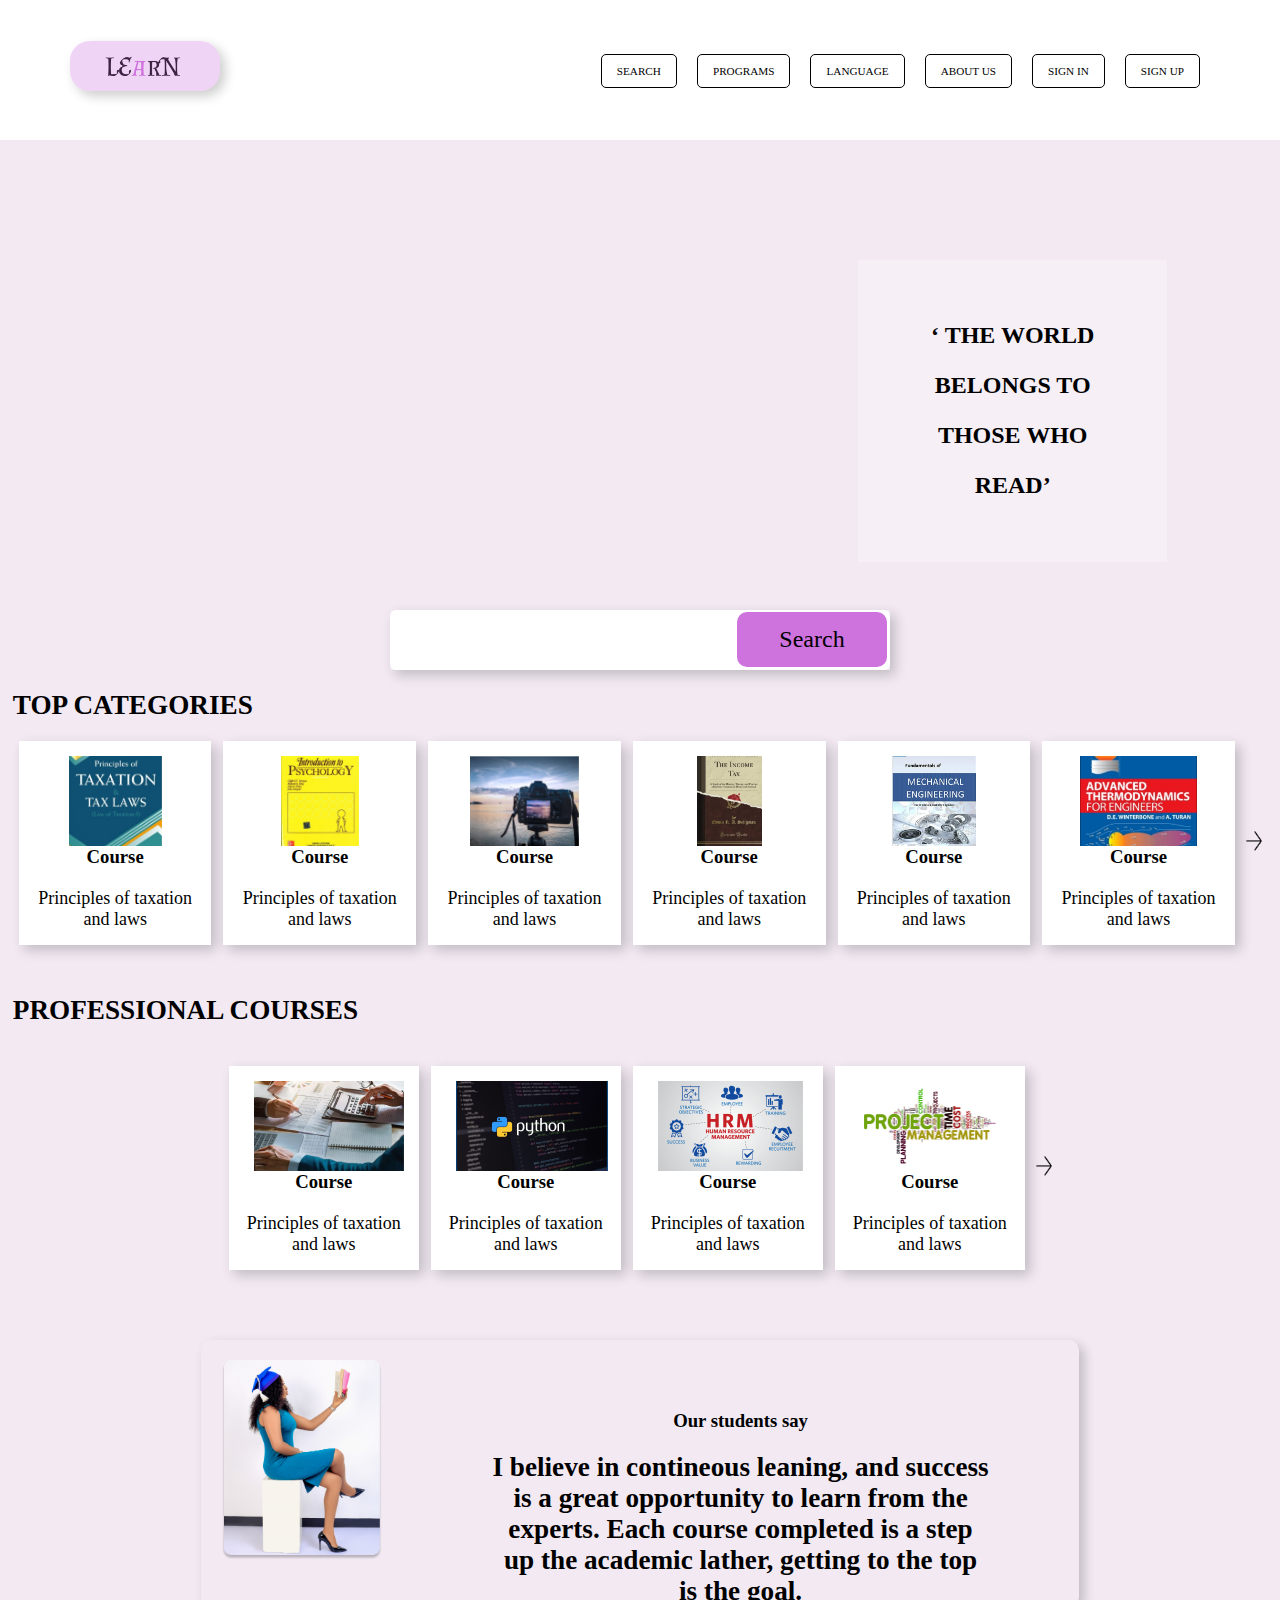
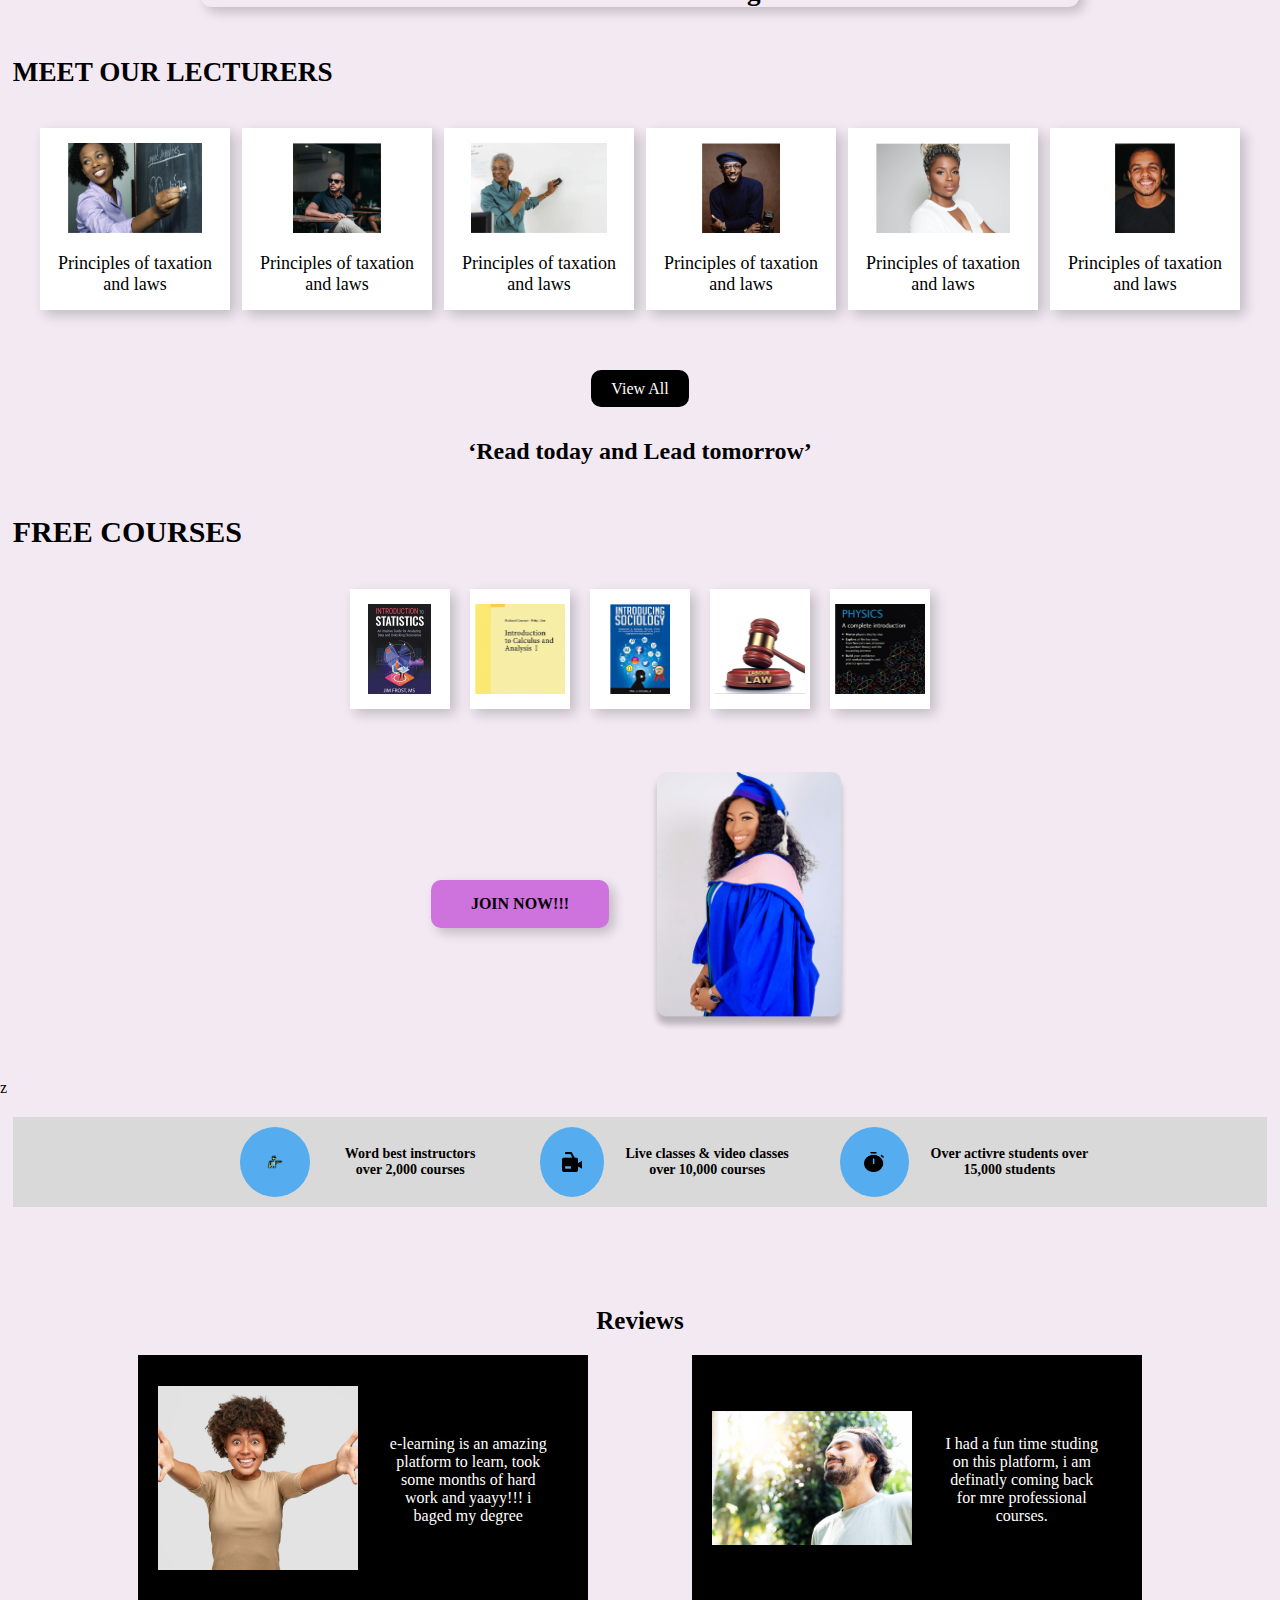
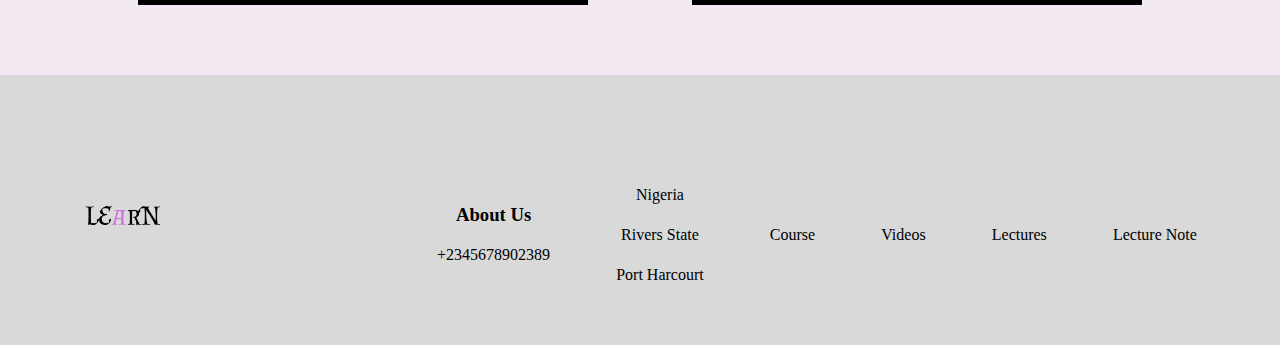
==== index.html @ 5c77691e "second Commit" ====
<!DOCTYPE html>
<html lang="en">

<head>
    <meta charset="UTF-8">
    <meta name="viewport" content="width=device-width, initial-scale=1.0">
    <title>LEARN</title>
    <link rel="stylesheet" href="assets/css/main.css">
</head>

<body>
    <div class="menuslider" id="menuslider">
        <img src="assets/images/x-symbol-svgrepo-com.svg" alt="" class="x" id="x">
        <ul>
            <li><a href="#">SEARCH</a></li>
            <li><a href="/assets/pages/welcome.html">PROGRAMS</a></li>
            <li><a href="assets/pages/langauge.html">LANGUAGE</a></li>
            <li><a href="#">ABOUT US</a></li>
            <li><a href="assets/forms/sign in.html">SIGN IN</a></li>
            <li><a href="assets/forms/sign up.html">SIGN UP</a></li>
        </ul>
    </div>
    <nav>
        <div class="logo">
            <a href="index.html"> <img src="assets/images/LEarN.png" alt=""></a>

            <div class="rectangle"></div>


        </div>
        <div class="buttons" id="button">
            <ul>
                <li><a href="#">SEARCH</a></li>
                <li><a href="/assets/pages/welcome.html">PROGRAMS</a></li>
                <li><a href="assets/pages/langauge.html">LANGUAGE</a></li>
                <li><a href="#">ABOUT US</a></li>
                <li><a href="assets/forms/sign in.html">SIGN IN</a></li>
                <li><a href="assets/forms/sign up.html">SIGN UP</a></li>
            </ul>
        </div>
        <div class="menu" id="menu">
            <img src="assets/images/burger-menu-svgrepo-com.svg" alt="">
        </div>


    </nav>

    <!-- ==================
        HERO SECTION
        ===================== -->
    <section>
        <div class="hero">
            <div class="box">
                <h2>‘ THE WORLD <br> BELONGS TO <br>THOSE WHO<br> READ’</h2>
            </div>
            <!-- <img src="assets/images/landing image.png" alt=""> -->
        </div>
    </section>


    <!-- ==================
       PROGRAM SECTION
        ===================== -->
    <section>
        <div class="program">
            <div class="search-bar">
                <input type="text">
                <a href="#">Search</a>

            </div>
            <div class="top-categories">
                <p>TOP CATEGORIES</p>
                <div class="container">
                    <div class="card">
                        <div class="image">
                            <img src="assets/images/image 1.png" alt="">
                        </div>
                        <h3>Course</h3>
                        <p>Principles of taxation and laws</p>
                    </div>
                    <div class="card">
                        <div class="image">
                            <img src="assets/images/image 26.png" alt="">
                        </div>
                        <h3>Course</h3>
                        <p>Principles of taxation and laws</p>
                    </div>
                    <div class="card">
                        <div class="image">
                            <img src="assets/images/image 3.png" alt="">
                        </div>
                        <h3>Course</h3>
                        <p>Principles of taxation and laws</p>
                    </div>
                    <div class="card">
                        <div class="image">
                            <img src="assets/images/image 27.png" alt="">
                        </div>
                        <h3>Course</h3>
                        <p>Principles of taxation and laws</p>
                    </div>
                    <div class="card">
                        <div class="image">
                            <img src="assets/images/image 5.png" alt="">
                        </div>
                        <h3>Course</h3>
                        <p>Principles of taxation and laws</p>
                    </div>
                    <div class="card">
                        <div class="image">
                            <img src="assets/images/image 6.png" alt="">
                        </div>
                        <h3>Course</h3>
                        <p>Principles of taxation and laws</p>
                    </div>
                    <div class="arrow-right">
                        <img src="assets/images/Frame 31.png" alt="">
                    </div>
                </div>
            </div>
            <div class="professional-courses">
                <P>PROFESSIONAL COURSES</P>
                <div class="container">
                    <div class="card">
                        <div class="image">
                            <img src="assets/images/image 11.png" alt="">
                        </div>
                        <h3>Course</h3>
                        <p>Principles of taxation and laws</p>
                    </div>
                    <div class="card">
                        <div class="image">
                            <img src="assets/images/image 8.png" alt="">
                        </div>
                        <h3>Course</h3>
                        <p>Principles of taxation and laws</p>
                    </div>
                    <div class="card">
                        <div class="image">
                            <img src="assets/images/image 10.png" alt="">
                        </div>
                        <h3>Course</h3>
                        <p>Principles of taxation and laws</p>
                    </div>
                    <div class="card">
                        <div class="image">
                            <img src="assets/images/image 10 (1).png" alt="">
                        </div>
                        <h3>Course</h3>
                        <p>Principles of taxation and laws</p>
                    </div>
                    <div class="arrow-right">
                        <img src="assets/images/Frame 31.png" alt="">
                    </div>
                </div>
            </div>
            <div class="testimoial">
                <div class="left">
                    <img src="assets/images/image 19.png" alt="">
                </div>
                <div class="right">
                    <h3>Our students say</h3>
                    <p>I believe in contineous leaning, and success is a great opportunity to learn from the experts. Each course completed is a step up the academic lather, getting to the top is the goal.</p>
                </div>
            </div>
            <div class="lecturers">
                <p>MEET OUR LECTURERS</p>
                <div class="container">
                    <div class="card">
                        <div class="image">
                            <img src="assets/images/image 13.png" alt="">
                        </div>
                        <p>Principles of taxation and laws</p>
                    </div>
                    <div class="card">
                        <div class="image">
                            <img src="assets/images/unsplash_3Gke1Nhw_XI.png" alt="">
                        </div>
                        <p>Principles of taxation and laws</p>
                    </div>
                    <div class="card">
                        <div class="image">
                            <img src="assets/images/image 12.png" alt="">
                        </div>
                        <p>Principles of taxation and laws</p>
                    </div>
                    <div class="card">
                        <div class="image">
                            <img src="assets/images/unsplash_4Yv84VgQkRM.png" alt="">
                        </div>
                        <p>Principles of taxation and laws</p>
                    </div>
                    <div class="card">
                        <div class="image">
                            <img src="assets/images/unsplash_d9YXhgFAmIQ.png" alt="">
                        </div>
                        <p>Principles of taxation and laws</p>
                    </div>
                    <div class="card">
                        <div class="image">
                            <img src="assets/images/unsplash_0pOlBhSsF80.png" alt="">
                        </div>
                        <p>Principles of taxation and laws</p>
                    </div>
                </div>
                <div class="btn">
                    <a href="#">View All</a>
                    <h2>‘Read today and Lead tomorrow’</h2>
                </div>

            </div>
            <div class="free-courses">
                <P>FREE COURSES</P>
                <div class="container">
                    <div class="card">
                        <div class="image">
                            <img src="assets/images/image 15.png" alt="">
                        </div>
                    </div>
                    <div class="card">
                        <div class="image">
                            <img src="assets/images/image 14.png" alt="">
                        </div>
                    </div>
                    <div class="card">
                        <div class="image">
                            <img src="assets/images/image 16.png" alt="">
                        </div>
                    </div>
                    <div class="card">
                        <div class="image">
                            <img src="assets/images/image 17.png" alt="">
                        </div>
                    </div>
                    <div class="card">
                        <div class="image">
                            <img src="assets/images/image 18.png" alt="">
                        </div>
                    </div>
                </div>

            </div>
            <div class="cta">
                <a href="#">JOIN NOW!!!</a>
                <div class="image">
                    <img src="assets/images/image 20.png" alt="">
                </div>
            </div>
        </div>
        </div>
    </section>z

    <!-- ==================
      ICONS
        ===================== -->
    <section>
        <div class="icons">
            <div class="box">
                <div class="image">
                    <img src="assets/images/openmoji_authority-instruction.png" alt="">
                </div>
                <p>Word best instructors over 2,000 courses</p>
            </div>
            <div class="box">
                <div class="image">
                    <img src="assets/images/Vector.png" alt="">
                </div>
                <p>Live classes & video classes over 10,000 courses</p>
            </div>
            <div class="box">
                <div class="image">
                    <img src="assets/images/Vector (1).png" alt="">
                </div>
                <p>Over activre students over 15,000 students</p>
            </div>
        </div>
    </section>

    <!-- ==================
      REVIEWS
        ===================== -->
    <section>
        <div class="reviews">
            <p>Reviews</p>
            <div class="container">
                <div class="box">
                    <div class="left">
                        <img src="assets/images/image 21.png" alt="">
                    </div>
                    <div class="right">
                        <P>e-learning is an amazing platform to learn, took some months of hard work and yaayy!!! i baged my degree</P>
                    </div>
                </div>
                <div class="box">
                    <div class="left">
                        <img src="assets/images/image 22.png" alt="">
                    </div>
                    <div class="right">
                        <P>I had a fun time studing on this platform, i am definatly coming back for mre professional courses.</P>
                    </div>
                </div>
            </div>

        </div>
    </section>

</body>
<div id="preloader"></div>
<footer>
    <div class="logo">
        <img src="assets/images/LEarN.png" alt="">
    </div>
    <div class="right">
        <div class="box">
            <h3>About Us</h3>
            <p>+2345678902389</p>
        </div>
        <div class="box">
            <p>Nigeria</p>
            <p>Rivers State</p>
            <p>Port Harcourt</p>
        </div>
        <div class="box">
            <a href="#">Course</a>

        </div>
        <div class="box">
            <a href="#">Videos</a>

        </div>
        <div class="box">
            <a href="#">Lectures</a>

        </div>
        <div class="box">
            <a href="#">Lecture Note</a>

        </div>
    </div>
</footer>

<script src="assets/js/script.js"></script>

</html>
---- assets/css/main.css ----
* {
    margin: 0;
    padding: 0;
    box-sizing: border-box;
    scroll-behavior: smooth;
}

body {
    background-color: #F2E9F3;
}

li {
    list-style: none;
}

a {
    text-decoration: none;
}

section {
    width: 90%;
    margin: 20px auto;
}

@media only screen and (min-width:420px) {
    section {
        width: 98%;
    }
}


/* ========================
NAV SECTION
====================== */

nav {
    display: flex;
    justify-content: space-between;
    align-items: center;
    height: 80px;
    width: 100%;
    background-color: #ffffff;
    padding: 70px;
}

.logo {
    position: relative;
    cursor: pointer;
}

.logo a {
    border: none;
}

.logo .rectangle {
    height: 50px;
    width: 150px;
    background-color: rgb(206, 114, 221, .3);
    border-radius: 20px;
    display: flex;
    justify-content: center;
    align-items: center;
    box-shadow: 5px 5px 12px rgba(2, 2, 5, 0.2);
    position: absolute;
    top: -20px;
}

.logo img {
    height: 20px;
    position: absolute;
    top: -5px;
    left: 35px;
}

ul {
    display: flex;
}

nav a {
    color: #000000;
    font-size: .7rem;
    font-weight: 300;
    border: solid 1px #000000;
    border-radius: 5px;
    padding: 10px 15px;
    margin: 0 10px;
}

nav ul a:hover {
    color: #fff;
    background-color: #D27FE0;
    border: none;
}

.menu {
    display: none;
}

.menu img {
    width: 40px;
    position: absolute;
    top: 50px;
    right: 30px;
}

.menuslider {
    background-color: rgb(206, 114, 221, .9);
    width: 100%;
    height: 200vh;
    position: absolute;
    margin: auto;
    z-index: 999;
    position: fixed;
    padding-top: 50px;
    left: 100%;
}

.menuslider .x {
    width: 20px;
    height: 20px;
    position: absolute;
    right: 70px;
    top: 50px;
    cursor: pointer;
}

.menuslider ul {
    display: flex;
    flex-direction: column;
    justify-content: center;
    align-items: center;
}

.menuslider ul li {
    display: flex;
    flex-direction: column;
    justify-content: center;
    align-items: center;
    width: 50%;
    background-color: #F2E9F3;
    margin: auto;
    text-align: center;
    margin-top: 50px;
    border-radius: 10px;
}

.menuslider ul a {
    color: #000000;
    padding: 15px 200px;
    white-space: nowrap;
}

.menuslider ul li:hover {
    background-color: #e8baf0;
}

@media only screen and (max-width:880px) {
    ul {
        display: none;
    }
    .menu {
        display: block;
    }
}


/* ========================
HERO SECTION
====================== */

.hero {
    width: 100%;
    height: 400px;
    position: relative;
    background-image: url(../images/landing\ image.png);
    background-position: center;
    background-size: cover;
    background-repeat: no-repeat;
}

.hero img {
    width: 100%;
}

.hero .box {
    background-color: rgba(255, 255, 255, 0.3);
    width: 309px;
    height: 302px;
    position: absolute;
    right: 100px;
    top: 100px;
}

.hero .box h2 {
    line-height: 50px;
    position: relative;
    text-align: center;
    top: 50px;
    opacity: 1;
}

@media only screen and (max-width:880px) {
    .hero .box {
        position: relative;
        margin: auto;
        left: 20px;
        width: 309px;
        height: 302px;
    }
}


/* ========================
PROGRAM
====================== */

.program {
    position: relative;
    margin-top: 50px;
}

.program .search-bar {
    margin: auto;
    width: 500px;
    height: 60px;
    position: relative;
    box-shadow: 5px 5px 12px rgba(2, 2, 5, 0.2);
}

.program .search-bar input {
    width: 100%;
    height: 60px;
    border-radius: 6px;
    border: none;
}

.program .search-bar a {
    background-color: #CE72DD;
    color: #000000;
    position: absolute;
    width: 150px;
    height: 55px;
    right: 3px;
    top: 2px;
    border-radius: 10px;
    text-align: center;
    display: flex;
    justify-content: center;
    align-items: center;
    font-weight: 400;
    font-size: 24px;
}

.program .search-bar a:hover {
    opacity: .8;
}

@media only screen and (max-width:480px) {
    .program .search-bar {
        margin: auto;
        width: 300px;
        height: 40px;
        position: relative;
        box-shadow: 5px 5px 12px rgba(2, 2, 5, 0.2);
    }
    .program .search-bar input {
        width: 300px;
        height: 40px;
        border-radius: 6px;
        border: none;
        margin: auto;
    }
    .program .search-bar a {
        position: absolute;
        width: 100px;
        height: 37px;
    }
}

.program .container {
    width: 100%;
    display: flex;
    justify-content: center;
    align-items: center;
    margin: 20px 0;
}

.program .container .card {
    text-align: center;
    display: flex;
    justify-content: center;
    align-items: center;
    flex-direction: column;
    margin: 0 6px;
    padding: 15px 5px;
    background-color: #fff;
    box-shadow: 5px 5px 12px rgba(2, 2, 5, 0.2);
}

.program .container .card .image {
    height: 90px;
    width: 140px;
}

.program .container .card p {
    font-size: 18px;
    font-weight: 100;
}

.program .container .card .image img {
    height: 100%;
}

.arrow-right img {
    height: 30px;
}

@media only screen and (max-width:820px) {
    .program .container {
        flex-wrap: wrap;
    }
    .program .container .card {
        display: block;
        padding: 15px 10px;
        margin-bottom: 20px;
    }
    .program .container .card .image {
        height: 180px;
        width: 240px;
        background-color: #fff;
    }
    .program .arrow-right {
        display: none;
    }
    .professional-courses .container .card {
        background-color: #000000;
    }
}

@media only screen and (min-width:420px) {}


/* 
Professional */

.program .professional-courses {
    margin-top: 50px;
}

.program .professional-courses .container .card {
    width: 190px;
    background-color: #fff;
    text-align: center;
    display: flex;
    justify-content: center;
    align-items: center;
    flex-direction: column;
    margin: 20px 6px;
    padding: 15px 5px;
    box-shadow: 5px 5px 12px rgba(2, 2, 5, 0.2);
}

.program p {
    font-size: 1.7rem;
    font-weight: 700;
    margin-top: 20px;
}

.program .professional-courses .container .card .image {
    height: 90px;
    width: 140px;
    background-color: #fff;
}

.program .professional-courses .container .card p {
    font-size: 18px;
    font-weight: 100;
}

.program .professional-courses .container .card .image img {
    height: 100%;
}


/* TESTIMONIALS */

.program .testimoial {
    display: flex;
    width: 70%;
    margin: 50px auto;
    border-radius: 10px;
    box-shadow: 5px 5px 12px rgba(2, 2, 5, 0.2);
}

.program .testimoial .left {
    padding: 20px;
}

.program .testimoial .left img {
    height: 200px;
}

.program .testimoial .right {
    padding: 60px 90px 0;
    text-align: center;
}

.program .testimoial .right h3 {
    margin: 10px;
}

@media only screen and (max-width:480px) {
    .program .testimoial {
        flex-direction: column;
    }
    .program .testimoial p {
        font-size: 15px;
    }
}

@media only screen and (max-width:820px) {
    .program .testimoial {
        display: flex;
        justify-content: center;
        align-items: center;
        background-color: #fff;
        padding: 30px;
    }
    .program .testimoial h3 {
        margin: 0;
    }
    .program .testimoial .left {
        padding: 0px;
    }
    .program .testimoial .left img {
        height: 200px;
        margin-right: 5px;
    }
    .program .testimoial .right {
        text-align: center;
        padding: 0px;
    }
}


/* 
lecturers */

.program .lecturers {
    margin-top: 50px;
}

.program .lecturers .container .card {
    width: 190px;
    background-color: #fff;
    text-align: center;
    display: flex;
    justify-content: center;
    align-items: center;
    flex-direction: column;
    margin: 20px 6px;
    padding: 15px 5px;
    box-shadow: 5px 5px 12px rgba(2, 2, 5, 0.2);
}

.program .lecturers p {
    font-size: 1.7rem;
    font-weight: 700;
}

.program .lecturers .container .card .image {
    height: 90px;
    width: 140px;
    background-color: #fff;
}

.program .lecturers .container .card p {
    font-size: 18px;
    font-weight: 100;
}

.program .lecturers .container .card .image img {
    height: 100%;
}

.program .lecturers .btn {
    margin: 50px auto;
    text-align: center;
}

.program .lecturers .btn a {
    color: #fff;
    padding: 10px 20px;
    border-radius: 10px;
    background-color: #000000;
}

.program .lecturers .btn h2 {
    margin-top: 40px;
}


/* 
Free Courses */

.program .free-courses {
    margin-top: 50px;
}

.program .free-courses .container .card {
    width: 100px;
    background-color: #fff;
    text-align: center;
    display: flex;
    justify-content: center;
    align-items: center;
    flex-direction: column;
    margin: 20px 10px;
    box-shadow: 5px 5px 12px rgba(2, 2, 5, 0.2);
}

.program .free-courses p {
    font-size: 30px;
    font-weight: 700;
}

.program .free-courses .container .card p {
    font-size: 18px;
    font-weight: 100;
}

.program .free-courses .container .card .image {
    width: 100%;
}

.program .free-courses .container .card .image img {
    height: 100%;
}

.program .lecturers .btn {
    margin: 50px auto;
    text-align: center;
}

@media only screen and (max-width:820px) {
    .program .free-courses .container .card {
        width: 200px;
    }
}


/* 
CTA */

.program .cta {
    display: flex;
    justify-content: center;
    align-items: center;
    margin: 50px auto;
    height: 250px;
}

.program .cta image {
    margin-left: 70px;
    display: flex;
    justify-content: center;
    align-items: center;
    border-radius: 20px;
    box-shadow: 5px 5px 12px rgba(2, 2, 5, 0.2);
}

.program .cta img {
    width: 200px;
}

.program .cta a {
    margin-right: 40px;
    color: #000000;
    padding: 15px 40px;
    border-radius: 10px;
    background-color: #CE72DD;
    font-weight: bold;
    box-shadow: 5px 5px 12px rgba(2, 2, 5, 0.2);
}

@media only screen and (max-width:480px) {
    .program .cta {
        flex-direction: column-reverse;
    }
    .program .cta a {
        margin-right: 0px;
    }
}


/* ========================
ICONS
====================== */

.icons {
    width: 100%;
    padding: 10px 50px;
    display: flex;
    justify-content: center;
    align-items: center;
    background-color: #D9D9D9;
    margin-bottom: 100px;
}

.icons .box {
    width: 250px;
    display: flex;
    justify-content: center;
    align-items: center;
    margin-left: 50px;
}

.icons .box .image {
    width: 100px;
    height: 70px;
    background-color: #55ACEE;
    display: flex;
    justify-content: center;
    align-items: center;
    margin-right: 20px;
    padding: 20px 7px;
    border-radius: 50%;
}

.icons .box img {
    width: 20px;
    height: 20px;
}

.icons .box p {
    text-align: center;
    font-size: 14px;
    font-weight: bold;
}

@media only screen and (max-width:820px) {
    .icons .box .image {
        width: 100px;
        height: 50px;
        border-radius: 50%;
        margin-right: 0;
        padding: 0;
    }
    .icons .box img {
        width: 20px;
        height: 20px;
    }
}

@media only screen and (max-width:480px) {
    .icons {
        flex-direction: column;
    }
    .icons .box {
        margin-bottom: 20px;
    }
}


/* ========================
REVIEWS
====================== */

.reviews {
    margin: 70px auto;
    text-align: center;
}

.reviews p {
    font-size: 25px;
    font-weight: 700;
    margin: 20px;
}

.reviews .container {
    display: flex;
    justify-content: space-between;
    align-items: center;
    width: 80%;
    margin: auto;
}

.reviews .container .box {
    background-color: #000000;
    display: flex;
    justify-content: center;
    align-items: center;
    max-width: 450px;
    height: 250px;
    padding: 20px;
}

.reviews .container .box .left {
    margin-right: 10px;
}

.reviews .container .box img {
    width: 200px;
}

.reviews .container .box p {
    color: #fff;
    text-align: center;
    font-size: 16px;
    font-weight: 300;
}

@media only screen and (max-width:820px) {
    .icons .box .image {
        .reviews .container {
            display: flex;
            justify-content: space-between;
            align-items: center;
            width: 60%;
        }
    }
    .reviews .container .box {
        margin-right: 20px;
    }
    .reviews .container .box img {
        width: 150px;
    }
    .reviews .container .box p {
        color: #fff;
        text-align: center;
        font-size: 10px;
        font-weight: 100;
    }
    .reviews .container .box .left {
        margin: 0;
    }
    .reviews .container .box .right {
        margin: 0px;
        padding: 0;
    }
}

@media only screen and (max-width:480px) {
    .reviews .container {
        display: flex;
        flex-direction: column;
    }
    .reviews .container .box {
        margin-bottom: 20px;
    }
}


/* ========================
FOOTER
====================== */

footer {
    background-color: #D9D9D9;
    display: flex;
    justify-content: start;
    align-items: center;
    width: 100%;
    padding: 50px;
}

footer .logo {
    width: 30%;
}

footer .right {
    display: flex;
    justify-content: space-around;
    align-items: center;
    width: 70%;
    padding-top: 50px;
    line-height: 40px;
    text-align: center;
}

footer .right a {
    color: #000000;
}

@media only screen and (max-width:820px) {
    footer .logo {
        width: 20%;
    }
    footer .right {
        width: 80%;
    }
}

@media only screen and (max-width:480px) {
    footer {
        flex-direction: column;
    }
    footer .right {
        flex-direction: column;
    }
}


/*--------------------------------------------------------------
# Preloader
--------------------------------------------------------------*/

#preloader {
    position: fixed;
    inset: 0;
    z-index: 999999;
    overflow: hidden;
    background: #fff;
    transition: all 0.6s ease-out;
}

#preloader:before {
    content: "";
    position: fixed;
    top: calc(50% - 30px);
    left: calc(50% - 30px);
    border: 6px solid #fff;
    border-color: var(--color-primary) transparent var(--color-primary) transparent;
    border-radius: 50%;
    width: 60px;
    height: 60px;
    animation: animate-preloader 1.5s linear infinite;
}

@keyframes animate-preloader {
    0% {
        transform: rotate(0deg);
    }
    100% {
        transform: rotate(360deg);
    }
}
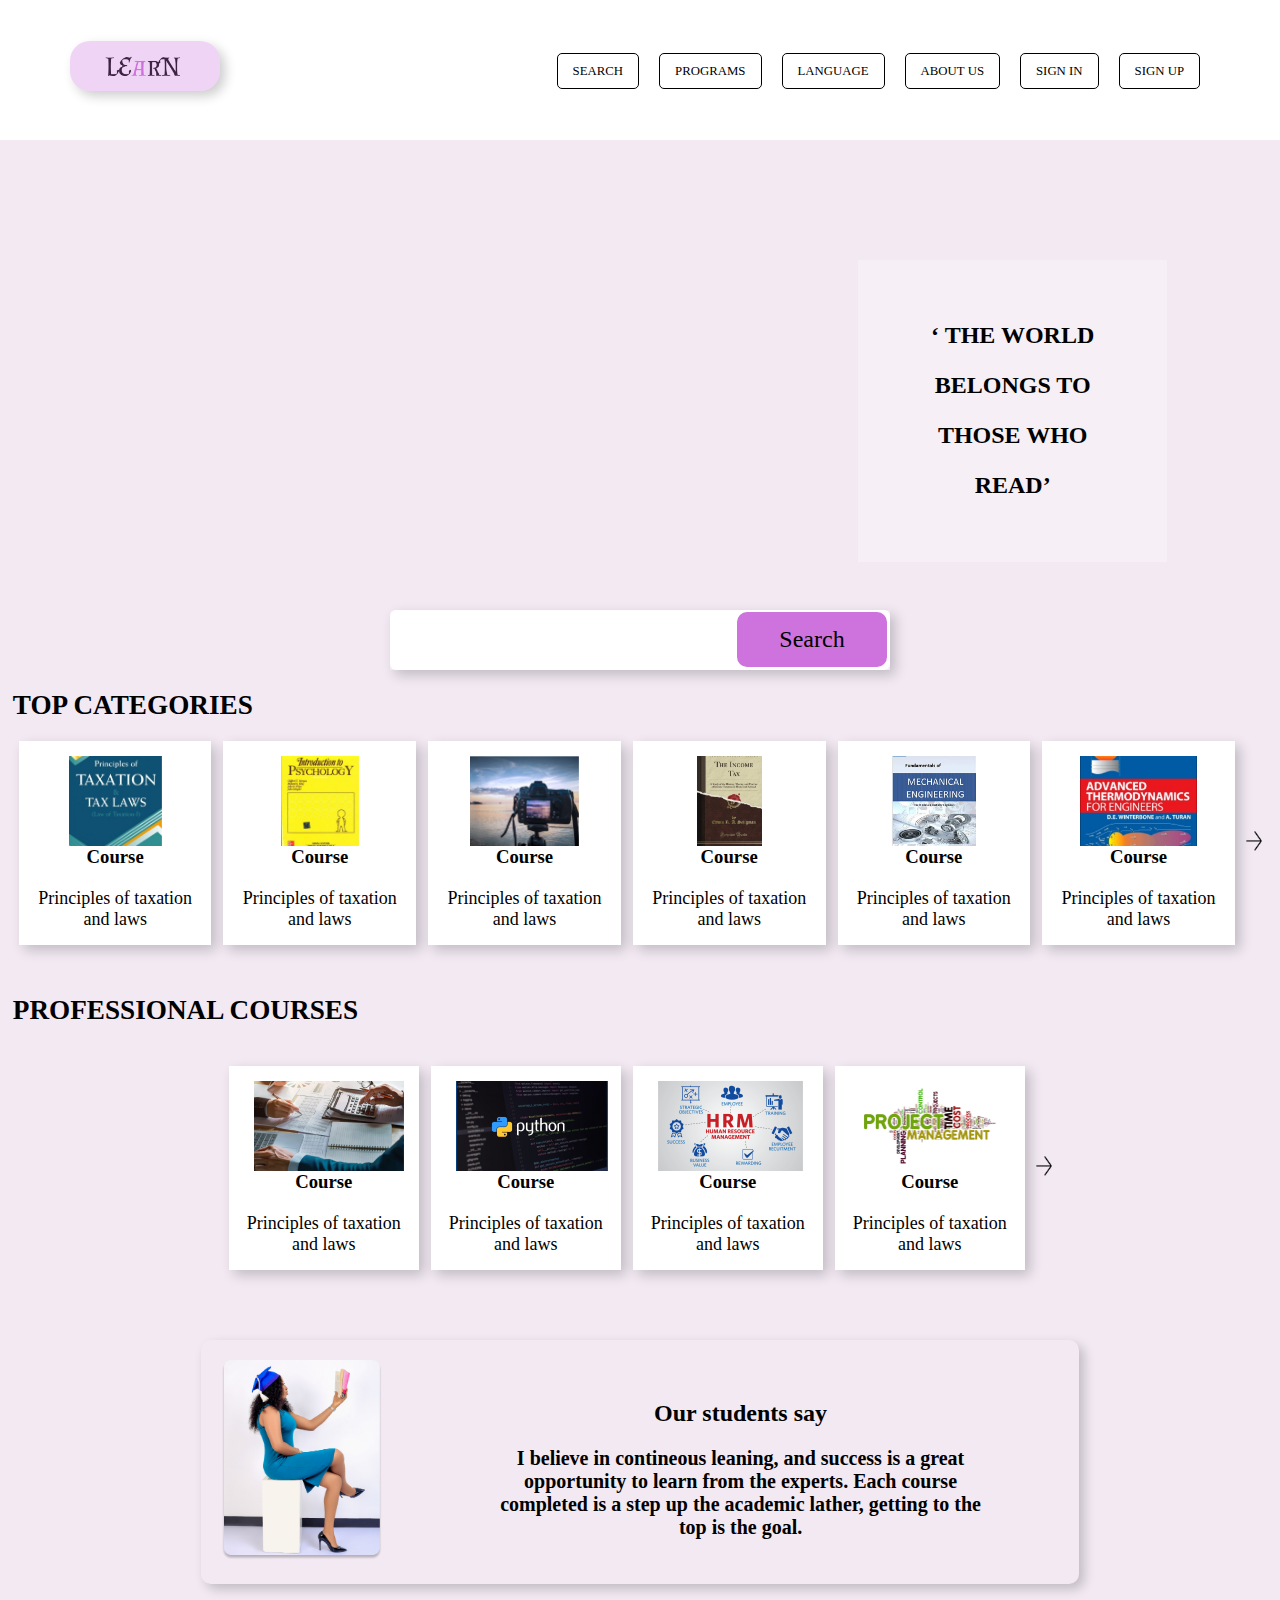
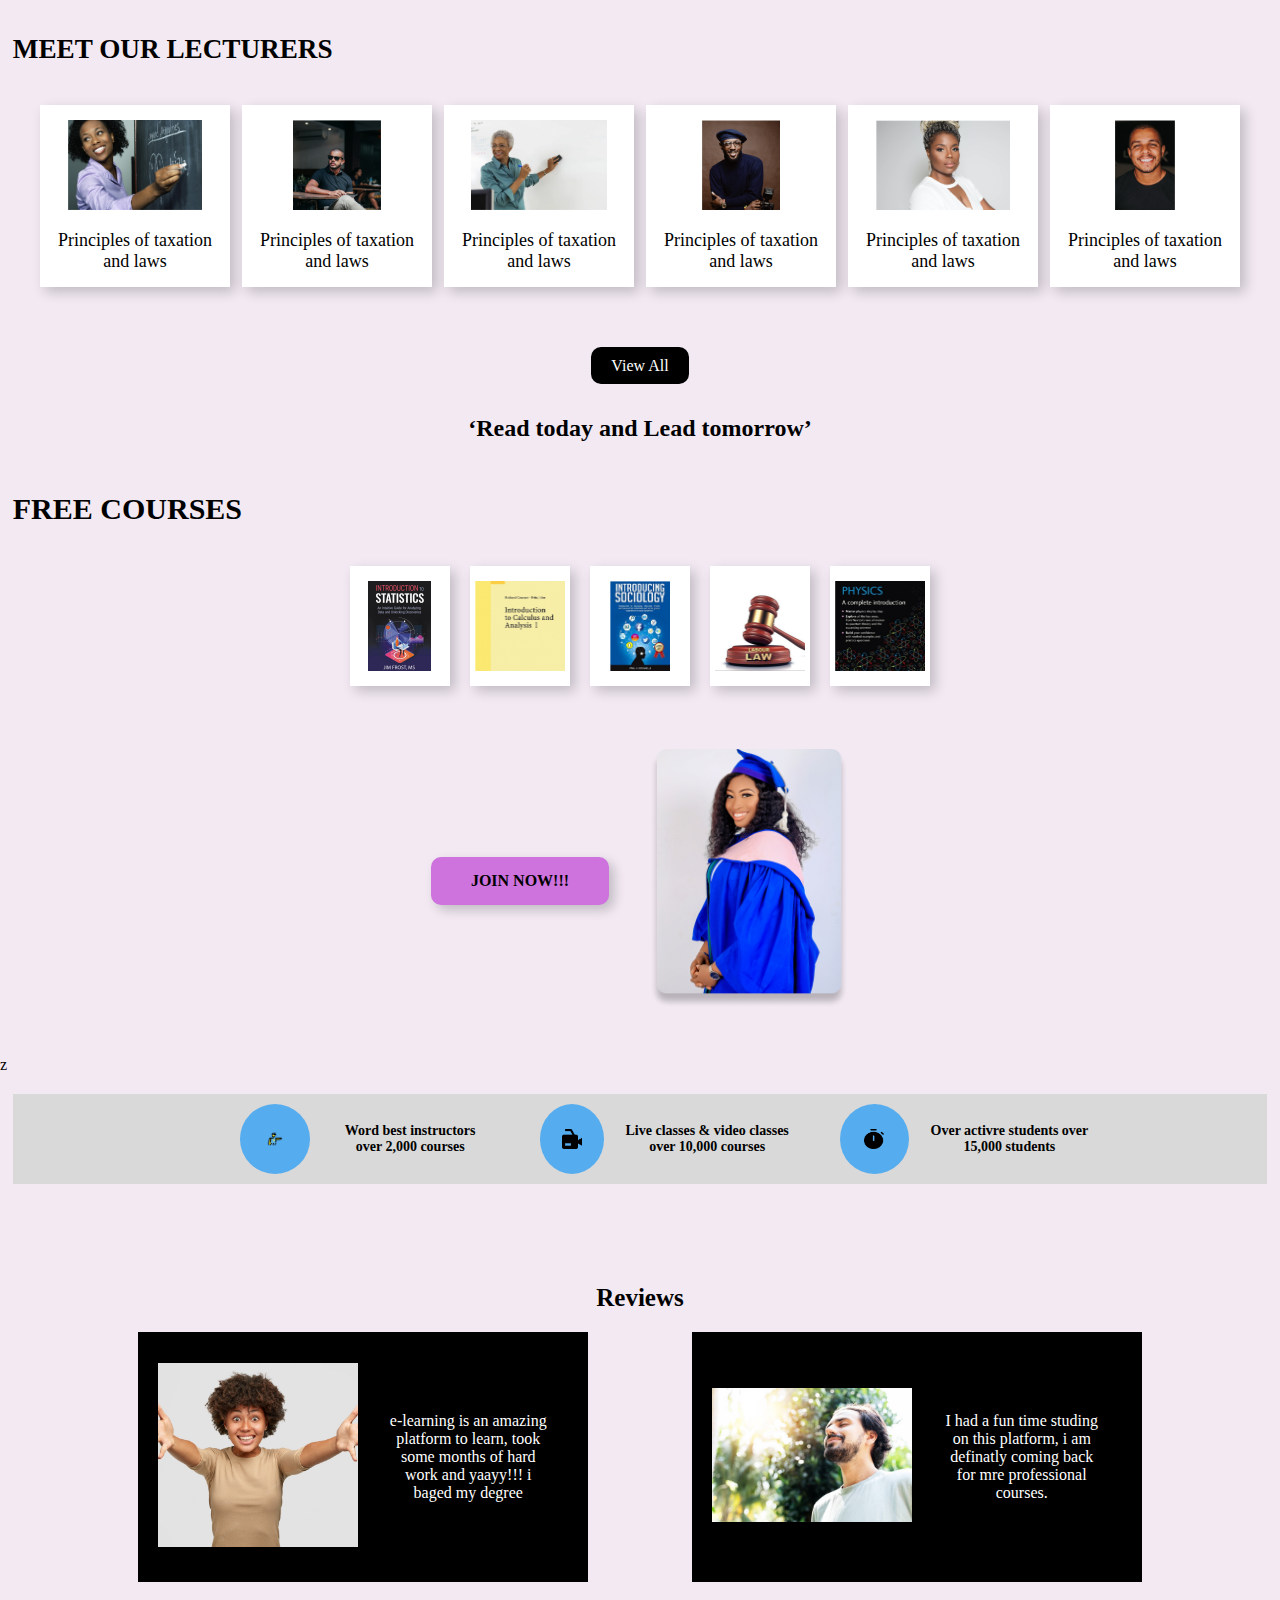
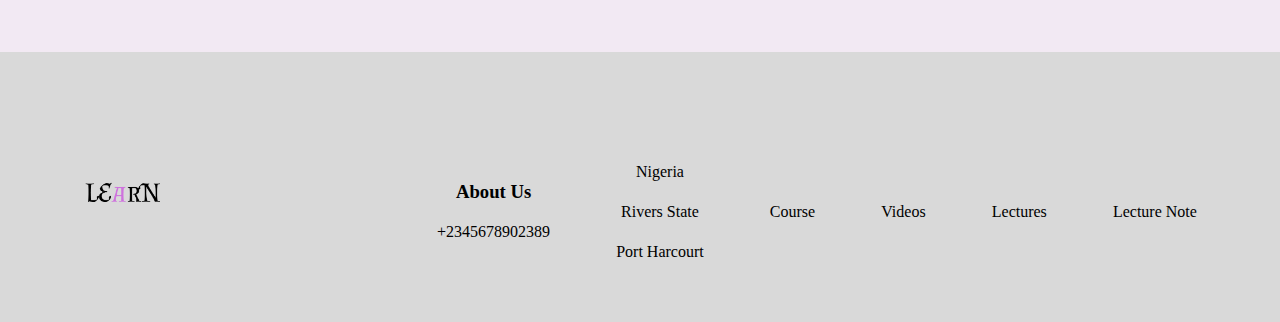
==== commit e43d815e: "Modal" ====
--- a/index.html
+++ b/index.html
@@ -159,7 +159,7 @@
                     <img src="assets/images/image 19.png" alt="">
                 </div>
                 <div class="right">
-                    <h3>Our students say</h3>
+                    <h2>Our students say</h2>
                     <p>I believe in contineous leaning, and success is a great opportunity to learn from the experts. Each course completed is a step up the academic lather, getting to the top is the goal.</p>
                 </div>
             </div>
--- a/assets/css/main.css
+++ b/assets/css/main.css
@@ -78,7 +78,7 @@
 
 nav a {
     color: #000000;
-    font-size: .7rem;
+    font-size: .8rem;
     font-weight: 300;
     border: solid 1px #000000;
     border-radius: 5px;
@@ -403,6 +403,10 @@
 .program .testimoial .right {
     padding: 60px 90px 0;
     text-align: center;
+}
+
+.program .testimoial .right p {
+    font-size: 20px;
 }
 
 .program .testimoial .right h3 {
